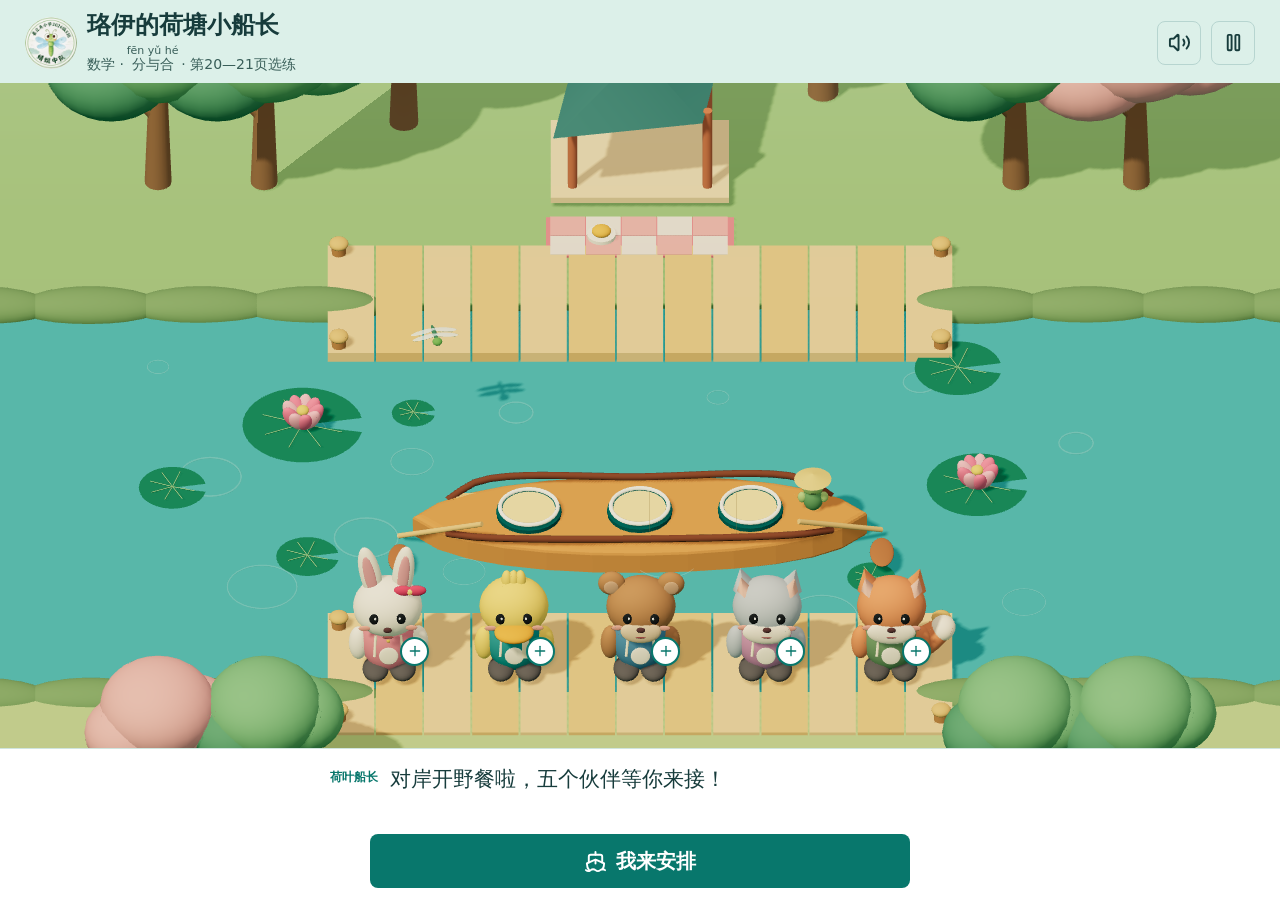
==== rescue.html @ 8f864b15 "Add Luoyi pond rescue: visible quantities, reversible plans and optional two-trip challenge" ====
<!doctype html>
<html lang="zh-CN">
<head>
  <meta charset="utf-8">
  <meta name="viewport" content="width=device-width,initial-scale=1,viewport-fit=cover">
  <meta name="theme-color" content="#d9f1e9">
  <meta name="color-scheme" content="light">
  <title>珞伊的荷塘小船长</title>
  <link rel="icon" href="badge-small.jpg">
  <link rel="stylesheet" href="rescue.css?v=1">
  <script>window.rescueWatchdog=setTimeout(function(){if(!window.rescueInspect){document.getElementById('loading').hidden=true;document.getElementById('fatal').hidden=false;document.getElementById('go').disabled=true}},18000);</script>
  <script defer src="three.min.js" onerror="window.rescueLoadError=true"></script>
  <script defer src="lucide.min.js"></script>
  <script defer src="rescue-state.js?v=1"></script>
  <script defer src="rescue.js?v=1"></script>
</head>
<body>
  <main id="app">
    <header>
      <img class="badge" src="badge-small.jpg" alt="蜻蜓中队班徽" width="52" height="52">
      <div class="identity"><h1>珞伊的荷塘小船长</h1><p>数学 · <ruby>分与合<rt>fēn yǔ hé</rt></ruby> · 第20—21页选练</p></div>
      <button id="sound" class="tool" aria-label="关闭声音" title="关闭声音"><i data-lucide="volume-2"></i></button>
      <button id="pause" class="tool" aria-label="暂停" title="暂停"><i data-lucide="pause"></i></button>
    </header>
    <section id="stage" aria-label="荷塘码头">
      <canvas id="world" aria-label="五个伙伴乘船去对岸野餐的三维场景"></canvas>
      <div id="targets" aria-label="乘客"></div>
      <div id="tripFlag" hidden><span id="modeLabel">自由航行</span><span id="tripCount">已送 0 趟</span></div>
      <div id="shoreLabel" class="world-label" hidden><ruby>等船<rt>děng chuán</rt></ruby> <b id="shoreCount">5</b></div>
      <div id="boatLabel" class="world-label" hidden><ruby>船上<rt>chuán shàng</rt></ruby> <b id="boatCount">0</b><small>/ 3</small></div>
      <div id="farLabel" class="world-label" hidden><ruby>到岸<rt>dào àn</rt></ruby> <b id="farCount">0</b></div>
      <div id="loading" role="status"><span class="loading-dot"></span>小船正在靠岸…</div>
      <div id="fatal" hidden role="alert"><p>小船暂时没有加载出来。</p><button onclick="location.reload()"><i data-lucide="rotate-cw"></i>重新打开</button></div>
    </section>
    <footer>
      <div id="dialogue" aria-live="polite"><span id="speaker">荷叶船长</span><p id="message">对岸开野餐啦，五个伙伴等你来接！</p></div>
      <div id="actions">
        <button id="undo" class="tool" hidden aria-label="撤回上一趟" title="撤回上一趟"><i data-lucide="undo-2"></i></button>
        <button id="go" class="primary"><i data-lucide="ship"></i><span>我来安排</span></button>
        <button id="hint" class="tool" hidden aria-label="听一个线索" title="听一个线索"><i data-lucide="lightbulb"></i></button>
        <button id="replay" class="tool" hidden aria-label="再听一次" title="再听一次"><i data-lucide="volume-2"></i></button>
      </div>
      <p id="storageWarning" hidden>记录暂时无法保存，请先不要关闭这一页。</p>
    </footer>
    <dialog id="finish">
      <img class="badge" src="badge-small.jpg" alt="蜻蜓中队班徽" width="52" height="52">
      <h2>珞伊，大家都到啦！</h2>
      <p id="finishText"></p>
      <div id="journey" aria-label="实际乘船安排"></div>
      <p class="reflection" id="reflection"></p>
      <button id="next" class="primary"><i data-lucide="sailboat"></i><span>试试两趟接完</span></button>
      <button id="rest" class="secondary"><i data-lucide="sun"></i>今天先到这里</button>
      <button id="reportFromFinish" class="text-command">家长记录</button>
    </dialog>
    <dialog id="menu">
      <h2>珞伊的小船靠岸休息</h2>
      <button id="resume" class="primary"><i data-lucide="play"></i>继续航行</button>
      <button id="report" class="secondary"><i data-lucide="notebook-pen"></i>家长记录</button>
      <button id="reset" class="secondary"><i data-lucide="rotate-ccw"></i>重新安排这一轮</button>
      <button id="end" class="text-command">今天先到这里</button>
    </dialog>
    <dialog id="parentPanel">
      <div class="panel-heading"><h2>珞伊的探索记录</h2><button id="closeReport" class="tool" aria-label="关闭记录" title="关闭记录"><i data-lucide="x"></i></button></div>
      <p class="parent-note">本设备保存，不会自动发给老师或上传。这里只记录操作，不能据此判断识字、专注力、智力或知识掌握。</p>
      <p>教材：人教版2024审定一年级数学上册，第20—21页《分与合》选练。两趟安排属于思维拓展，不代表覆盖整课。</p>
      <div id="reportBody"></div>
      <button id="exportReport" class="secondary"><i data-lucide="download"></i>导出记录</button>
    </dialog>
    <dialog id="restPanel"><img class="badge" src="badge-small.jpg" alt="蜻蜓中队班徽" width="52" height="52"><h2>珞伊，今天先到这里</h2><p>小船已经停好啦。</p><button id="backFromRest" class="secondary"><i data-lucide="arrow-left"></i>回到码头</button></dialog>
  </main>
</body>
</html>
---- rescue.css ----
:root{color-scheme:light;--ink:#173c3c;--teal:#08776c;--coral:#d54b49;--paper:#fff;--line:#b7d5d0;--muted:#496c68;font-family:"Microsoft YaHei","PingFang SC",system-ui,sans-serif;color:var(--ink);background:#dcf0e9;letter-spacing:0}
*{box-sizing:border-box}body{margin:0}button{font:inherit;letter-spacing:0;cursor:pointer;touch-action:manipulation;-webkit-tap-highlight-color:transparent;border:0;min-height:48px;border-radius:8px;color:var(--ink);background:white;display:inline-flex;align-items:center;justify-content:center;gap:9px;padding:10px 16px;transition:background .15s,box-shadow .15s}button:hover{box-shadow:0 0 0 2px #08776c55}button:active{background:#e1f5ef}button:focus-visible{outline:3px solid #d54b49;outline-offset:3px}button:disabled{cursor:default;opacity:.65}button svg{width:23px;height:23px;flex:none}[hidden]{display:none!important}
#app{height:100svh;min-height:520px;display:grid;grid-template-rows:auto minmax(0,1fr) auto;position:relative;overflow:hidden}header{display:flex;align-items:center;gap:10px;padding:max(10px,env(safe-area-inset-top)) max(12px,env(safe-area-inset-right)) 7px max(12px,env(safe-area-inset-left));background:#dcf0e9;z-index:4}.badge{object-fit:contain;flex:none;border-radius:50%}.identity{flex:1;min-width:0}h1{font-size:20px;line-height:1.3;margin:0 0 4px}header p{font-size:12px;line-height:1.6;margin:0;color:#395e59}ruby{ruby-align:center}rt{font-size:11px;letter-spacing:0}header .tool{width:44px;min-height:44px;padding:8px;background:transparent;flex:none}.tool{width:50px;min-width:44px;min-height:50px;padding:8px;border:1px solid var(--line);flex:none}
#stage{position:relative;min-height:0;background:#bceadd;overflow:hidden}#world{width:100%;height:100%;display:block;touch-action:pan-y}#targets{position:absolute;inset:0;pointer-events:none}.passenger{position:absolute;transform:translate(-50%,-50%);pointer-events:auto;padding:0;background:transparent;border-radius:50%;width:64px;height:82px;min-height:44px;border:0;box-shadow:none!important}.passenger:hover{background:#ffffff18}.passenger:focus-visible{outline-offset:0}.passenger .mark{position:absolute;bottom:0;right:1px;background:#fff;border:2px solid #08776c;border-radius:50%;width:25px;height:25px;display:grid;place-items:center;color:#08776c;box-shadow:0 2px 4px #103c3933}.passenger .mark svg{width:16px;height:16px}.passenger.onboard .mark{border-color:#c34c3b;color:#a5352e}.passenger:active{background:#ffffff44}.world-label{position:absolute;pointer-events:none;transform:translate(-50%,-50%);white-space:nowrap;background:#fffef5ed;border:1px solid #ffffff;border-radius:6px;padding:4px 9px;font-size:15px;box-shadow:0 2px 5px #12453b14;display:flex;align-items:center;gap:7px}.world-label b{font-size:23px}.world-label small{font-size:14px}.world-label rt{font-size:10px}#tripFlag{position:absolute;top:9px;left:12px;right:12px;display:flex;justify-content:space-between;align-items:center;font-size:13px;color:#174a45;pointer-events:none}#modeLabel{font-weight:700}#tripCount{background:#ffffffd9;border-radius:5px;padding:4px 9px}
footer{z-index:4;padding:8px max(14px,env(safe-area-inset-right)) max(12px,env(safe-area-inset-bottom)) max(14px,env(safe-area-inset-left));background:#fff;border-top:1px solid #d0e5df}#dialogue{max-width:620px;margin:0 auto;min-height:64px;display:flex;align-items:flex-start;gap:12px}#speaker{font-size:12px;color:var(--teal);padding-top:6px;min-width:48px;font-weight:700}#message{margin:0;font-size:18px;line-height:1.6;flex:1;min-height:58px}#actions{display:flex;gap:8px;max-width:540px;margin:3px auto 0;align-items:center}.primary{background:var(--teal);color:#fff;min-height:54px;font-size:20px;font-weight:700;flex:1}.primary:hover{background:#096558}.primary:active{background:#07594f}.secondary{border:1px solid var(--line);min-height:49px;font-size:16px;background:#f3faf7}.text-command{background:transparent;font-size:14px;text-decoration:underline;color:var(--muted)}#storageWarning{font-size:12px;color:#933b21;text-align:center;margin:4px 0}
#loading,#fatal{position:absolute;inset:0;display:flex;flex-direction:column;align-items:center;justify-content:center;background:#dcf0e9;gap:16px;text-align:center;font-size:18px;padding:20px;z-index:8}.loading-dot{width:36px;height:36px;border:4px solid #b3d9ca;border-top-color:var(--teal);border-radius:50%;animation:spin .9s linear infinite}@keyframes spin{to{transform:rotate(360deg)}}
dialog{border:0;border-radius:8px;color:var(--ink);background:#fff;max-width:440px;width:calc(100% - 28px);max-height:calc(100svh - 40px);padding:24px;overflow:auto;text-align:center;box-shadow:0 14px 50px #183e3a44}dialog::backdrop{background:#193f3c80}dialog h2{font-size:23px;line-height:1.4;margin:9px 0 13px}dialog p{font-size:16px;line-height:1.7;margin:8px 0 16px}dialog>.primary,dialog>.secondary{display:flex;width:100%;margin-top:10px}#journey{display:flex;justify-content:center;gap:14px;flex-wrap:wrap;margin:20px 0}.trip-group{display:grid;gap:5px;justify-items:center}.trip-group b{font-size:28px}.trip-group span{font-size:13px;color:var(--muted)}.trip-dots{display:flex;gap:4px;justify-content:center}.trip-dots i{display:block;width:13px;height:13px;border-radius:50%;background:#f5ba3f;border:1px solid #996612}.reflection{color:#16594f}#parentPanel{text-align:left;max-width:560px}.panel-heading{display:flex;justify-content:space-between;align-items:center;gap:10px}.panel-heading h2{font-size:21px}#parentPanel p{font-size:14px}.parent-note{background:#eaf5ef;padding:12px;border-radius:5px}.report-row{padding:12px 0;border-top:1px solid #cbded6}.report-row h3{font-size:16px;margin:0}.report-row p{margin:5px 0}.report-row small{font-size:13px;color:var(--muted)}
@media(max-width:359px){header{gap:5px;padding-left:8px;padding-right:8px}.badge{width:42px;height:42px}h1{font-size:17px}header p{font-size:10px}header .tool{width:42px;padding:6px;min-width:40px}#message{font-size:17px;line-height:1.45}#dialogue{gap:7px;min-height:64px}footer{padding-left:9px;padding-right:9px}.tool{width:45px}.primary{font-size:18px}#actions{gap:6px}.passenger{width:56px;height:74px}.world-label{font-size:13px;padding:3px 6px}.world-label b{font-size:20px}}
@media(min-width:700px){header{padding-left:25px;padding-right:25px}h1{font-size:24px}header p{font-size:14px}#dialogue{min-height:68px}#message{font-size:21px}.world-label{font-size:18px}.passenger{width:82px;height:106px}.passenger .mark{width:29px;height:29px}footer{padding-top:14px}}
@media(orientation:landscape) and (max-height:600px){#app{min-height:340px;grid-template-rows:auto minmax(0,1fr);grid-template-columns:minmax(0,1fr) 240px}header{grid-column:1/-1;padding-top:5px;padding-bottom:5px}.badge{width:40px;height:40px}h1{font-size:18px}header p{font-size:11px}#stage{grid-column:1;grid-row:2}footer{grid-column:2;grid-row:2;display:flex;flex-direction:column;justify-content:center;padding:14px;border-top:0;border-left:1px solid var(--line)}#dialogue{display:block;min-height:115px}#speaker{display:block;margin-bottom:8px}#message{font-size:17px}#actions{flex-wrap:wrap;justify-content:center;width:100%}#go{order:-1;flex-basis:100%}#tripFlag{top:3px}.world-label{font-size:12px;padding:2px 5px}.world-label b{font-size:17px}.world-label rt{font-size:9px}}
@media(prefers-reduced-motion:reduce){*{animation:none!important;transition:none!important}}
.passenger{width:56px}header .tool{min-width:44px;width:44px}
@media(max-width:359px){.passenger{width:48px}header{gap:4px}}
@media(min-width:700px){.passenger{width:82px}}
@media(orientation:landscape) and (max-height:600px){.passenger{width:48px;height:74px}#boatLabel{font-size:12px}}
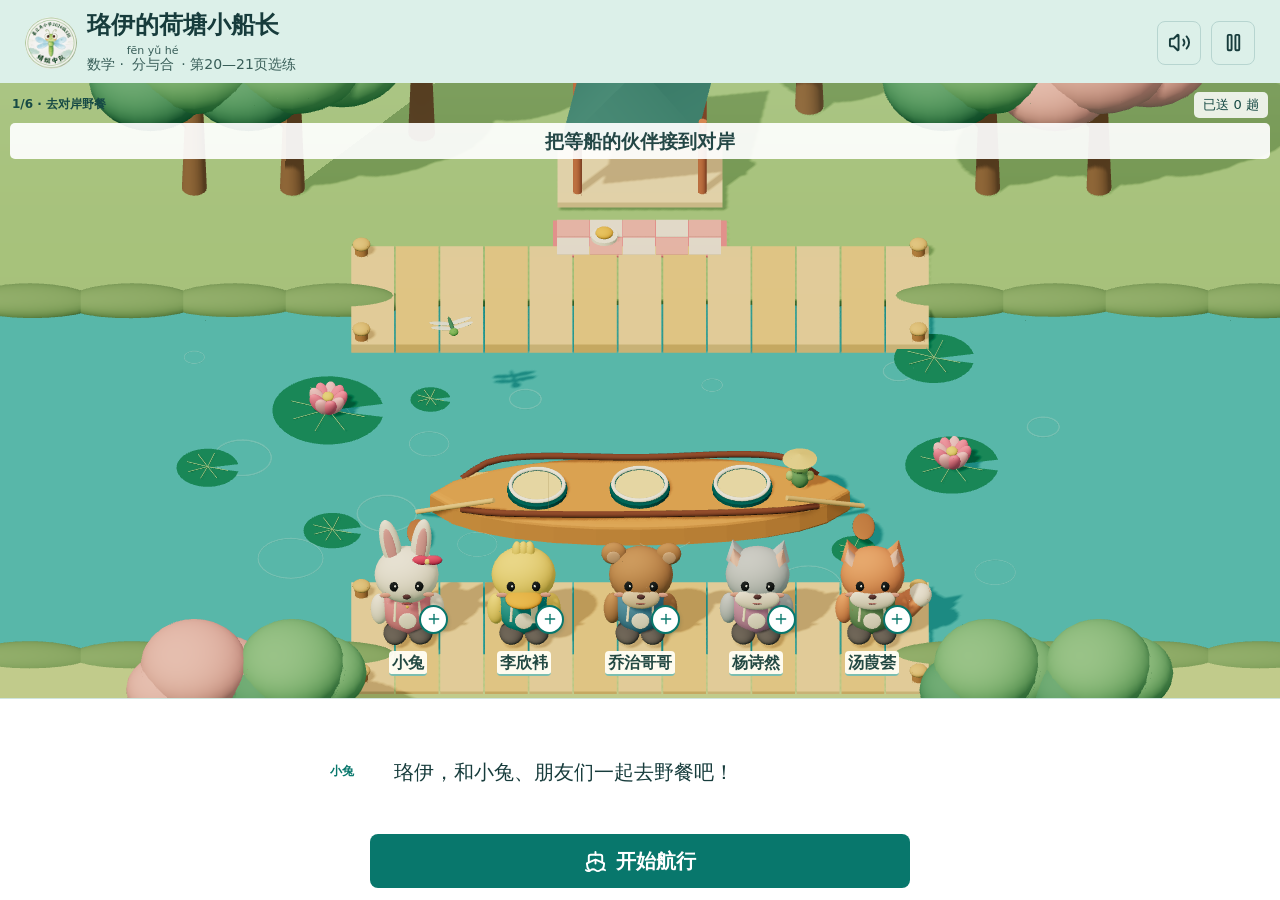
==== commit aa54ea3b: "Vary pond missions, speak rules and restore named friends while keeping rabbit" ====
--- a/rescue.html
+++ b/rescue.html
@@ -7,12 +7,13 @@
   <meta name="color-scheme" content="light">
   <title>珞伊的荷塘小船长</title>
   <link rel="icon" href="badge-small.jpg">
-  <link rel="stylesheet" href="rescue.css?v=1">
+  <link rel="stylesheet" href="rescue.css?v=2">
   <script>window.rescueWatchdog=setTimeout(function(){if(!window.rescueInspect){document.getElementById('loading').hidden=true;document.getElementById('fatal').hidden=false;document.getElementById('go').disabled=true}},18000);</script>
   <script defer src="three.min.js" onerror="window.rescueLoadError=true"></script>
   <script defer src="lucide.min.js"></script>
-  <script defer src="rescue-state.js?v=1"></script>
-  <script defer src="rescue.js?v=1"></script>
+  <script defer src="rescue-content.js?v=2"></script>
+  <script defer src="rescue-state.js?v=2"></script>
+  <script defer src="rescue.js?v=2"></script>
 </head>
 <body>
   <main id="app">
@@ -25,21 +26,27 @@
     <section id="stage" aria-label="荷塘码头">
       <canvas id="world" aria-label="五个伙伴乘船去对岸野餐的三维场景"></canvas>
       <div id="targets" aria-label="乘客"></div>
+      <div id="nameLabels" aria-hidden="true"></div>
       <div id="tripFlag" hidden><span id="modeLabel">自由航行</span><span id="tripCount">已送 0 趟</span></div>
-      <div id="shoreLabel" class="world-label" hidden><ruby>等船<rt>děng chuán</rt></ruby> <b id="shoreCount">5</b></div>
-      <div id="boatLabel" class="world-label" hidden><ruby>船上<rt>chuán shàng</rt></ruby> <b id="boatCount">0</b><small>/ 3</small></div>
-      <div id="farLabel" class="world-label" hidden><ruby>到岸<rt>dào àn</rt></ruby> <b id="farCount">0</b></div>
+      <div id="missionRule" hidden></div>
+      <div id="cargoLabel" class="world-label" hidden><ruby>篮子<rt>lán zi</rt></ruby><small>占1位</small></div>
       <div id="loading" role="status"><span class="loading-dot"></span>小船正在靠岸…</div>
       <div id="fatal" hidden role="alert"><p>小船暂时没有加载出来。</p><button onclick="location.reload()"><i data-lucide="rotate-cw"></i>重新打开</button></div>
     </section>
     <footer>
+      <div id="quantities">
+        <div id="shoreLabel" class="world-label" hidden><ruby>等船<rt>děng chuán</rt></ruby><b id="shoreCount">5</b></div>
+        <div id="boatLabel" class="world-label" hidden><ruby>船上<rt>chuán shàng</rt></ruby><b id="boatCount">0</b><small id="boatLimit">/ 3</small></div>
+        <div id="farLabel" class="world-label" hidden><ruby>到岸<rt>dào àn</rt></ruby><b id="farCount">0</b></div>
+      </div>
       <div id="dialogue" aria-live="polite"><span id="speaker">荷叶船长</span><p id="message">对岸开野餐啦，五个伙伴等你来接！</p></div>
       <div id="actions">
         <button id="undo" class="tool" hidden aria-label="撤回上一趟" title="撤回上一趟"><i data-lucide="undo-2"></i></button>
-        <button id="go" class="primary"><i data-lucide="ship"></i><span>我来安排</span></button>
+        <button id="go" class="primary"><i data-lucide="ship"></i><span>开始航行</span></button>
         <button id="hint" class="tool" hidden aria-label="听一个线索" title="听一个线索"><i data-lucide="lightbulb"></i></button>
         <button id="replay" class="tool" hidden aria-label="再听一次" title="再听一次"><i data-lucide="volume-2"></i></button>
       </div>
+      <button id="voiceRetry" class="text-command" hidden><i data-lucide="volume-2"></i>点这里听规则</button>
       <p id="storageWarning" hidden>记录暂时无法保存，请先不要关闭这一页。</p>
     </footer>
     <dialog id="finish">
@@ -48,7 +55,8 @@
       <p id="finishText"></p>
       <div id="journey" aria-label="实际乘船安排"></div>
       <p class="reflection" id="reflection"></p>
-      <button id="next" class="primary"><i data-lucide="sailboat"></i><span>试试两趟接完</span></button>
+      <button id="next" class="primary"><i data-lucide="sailboat"></i><span>下一段冒险</span></button>
+      <button id="retry" class="secondary"><i data-lucide="rotate-ccw"></i>换个办法再试</button>
       <button id="rest" class="secondary"><i data-lucide="sun"></i>今天先到这里</button>
       <button id="reportFromFinish" class="text-command">家长记录</button>
     </dialog>
@@ -57,16 +65,18 @@
       <button id="resume" class="primary"><i data-lucide="play"></i>继续航行</button>
       <button id="report" class="secondary"><i data-lucide="notebook-pen"></i>家长记录</button>
       <button id="reset" class="secondary"><i data-lucide="rotate-ccw"></i>重新安排这一轮</button>
+      <button id="chooseMission" class="secondary"><i data-lucide="map"></i>选择一个冒险</button>
       <button id="end" class="text-command">今天先到这里</button>
     </dialog>
     <dialog id="parentPanel">
       <div class="panel-heading"><h2>珞伊的探索记录</h2><button id="closeReport" class="tool" aria-label="关闭记录" title="关闭记录"><i data-lucide="x"></i></button></div>
       <p class="parent-note">本设备保存，不会自动发给老师或上传。这里只记录操作，不能据此判断识字、专注力、智力或知识掌握。</p>
-      <p>教材：人教版2024审定一年级数学上册，第20—21页《分与合》选练。两趟安排属于思维拓展，不代表覆盖整课。</p>
+      <p>教材：人教版2024审定一年级数学上册，第20—21页《分与合》选练。先后、结伴和趟数规划为思维拓展，不代表覆盖整课。</p>
       <div id="reportBody"></div>
       <button id="exportReport" class="secondary"><i data-lucide="download"></i>导出记录</button>
     </dialog>
     <dialog id="restPanel"><img class="badge" src="badge-small.jpg" alt="蜻蜓中队班徽" width="52" height="52"><h2>珞伊，今天先到这里</h2><p>小船已经停好啦。</p><button id="backFromRest" class="secondary"><i data-lucide="arrow-left"></i>回到码头</button></dialog>
+    <dialog id="missionPanel"><div class="panel-heading"><h2>珞伊想去哪一站？</h2><button id="closeMissions" class="tool" aria-label="关闭冒险地图" title="关闭"><i data-lucide="x"></i></button></div><div id="missionList"></div></dialog>
   </main>
 </body>
 </html>
--- a/rescue.css
+++ b/rescue.css
@@ -13,3 +13,16 @@
 @media(max-width:359px){.passenger{width:48px}header{gap:4px}}
 @media(min-width:700px){.passenger{width:82px}}
 @media(orientation:landscape) and (max-height:600px){.passenger{width:48px;height:74px}#boatLabel{font-size:12px}}
+#nameLabels{position:absolute;inset:0;pointer-events:none}.actor-name{position:absolute;transform:translate(-50%,0);font-size:12px;font-weight:700;line-height:18px;white-space:nowrap;padding:0 3px;border-radius:4px;background:#fffef5f2;color:#234943;border-bottom:2px solid #7cbeb0}.actor-name.pair{border-color:#d45188;background:#fff0f7}.actor-name b{color:#aa235c;font-size:11px;margin-right:2px}#missionRule{position:absolute;top:40px;left:10px;right:10px;text-align:center;pointer-events:none;font-size:16px;font-weight:700;line-height:1.6;color:#244746;background:#ffffffeb;padding:3px 6px;border-radius:5px}#modeLabel{max-width:70%;font-size:12px}#boatLabel{top:98px!important}#cargoLabel{font-size:13px}#dialogue{height:118px;min-height:118px;overflow:auto;overscroll-behavior:contain}#message{font-size:18px;line-height:1.5}#speaker{min-width:52px;max-width:60px}#voiceRetry{margin:auto;padding:2px 8px;min-height:44px}#missionList{display:grid;gap:8px;margin-top:12px}#missionList button{justify-content:flex-start;text-align:left;border:1px solid var(--line);min-height:54px}#missionList button[aria-current=true]{border:2px solid var(--teal)}#missionList small{color:var(--muted);font-size:12px;display:block;margin-top:3px}#finishText{overflow-wrap:anywhere}
+@media(max-width:359px){#message{font-size:16px}#dialogue{height:108px;min-height:108px}#missionRule{font-size:14px}.actor-name{font-size:11px;padding:0 2px}#boatLabel{top:94px!important}}
+@media(min-width:700px){.actor-name{font-size:16px;line-height:23px}#missionRule{font-size:19px}#message{font-size:20px}}
+@media(orientation:landscape) and (max-height:600px){#dialogue{height:144px;min-height:0;width:100%}#speaker{margin:0;padding:0}#message{font-size:15px;line-height:1.5}#missionRule{top:31px;font-size:14px;left:8px;right:8px}.actor-name{font-size:12px;line-height:18px}#boatLabel{top:79px!important}#actions{gap:5px}footer{padding:8px}}
+#boatLabel{left:28%!important}#farLabel{left:75%!important;top:98px!important}
+@media(max-width:359px){#farLabel{top:94px!important}}
+@media(orientation:landscape) and (max-height:600px){#farLabel{top:79px!important}}
+#dialogue{height:88px;min-height:88px}#boatLabel,#farLabel{top:var(--counter-y)!important}#boatLabel{left:50%!important}#shoreLabel{left:15%!important}#farLabel{left:85%!important}.world-label{gap:4px;padding:3px 5px;font-size:13px}.world-label b{font-size:20px}.world-label small{font-size:12px}
+@media(max-width:359px){#dialogue{height:80px;min-height:80px}}
+@media(orientation:landscape) and (max-height:600px){#dialogue{height:144px;min-height:0}}
+#quantities{height:40px;max-width:540px;margin:0 auto 4px;display:flex;justify-content:space-between;align-items:center;gap:3px}#quantities .world-label{position:static!important;transform:none;box-shadow:none;border:0;border-radius:0;background:transparent;white-space:nowrap;padding:0 2px;font-size:13px;gap:4px}#quantities b{font-size:20px}#dialogue{height:74px;min-height:74px}
+@media(max-width:359px){#dialogue{height:64px;min-height:64px}#quantities .world-label{font-size:12px}}
+@media(orientation:landscape) and (max-height:600px){#dialogue{height:126px;min-height:0}#quantities{width:100%;height:35px}#quantities .world-label{font-size:11px;gap:2px}#quantities b{font-size:16px}#quantities rt{font-size:8px}}
